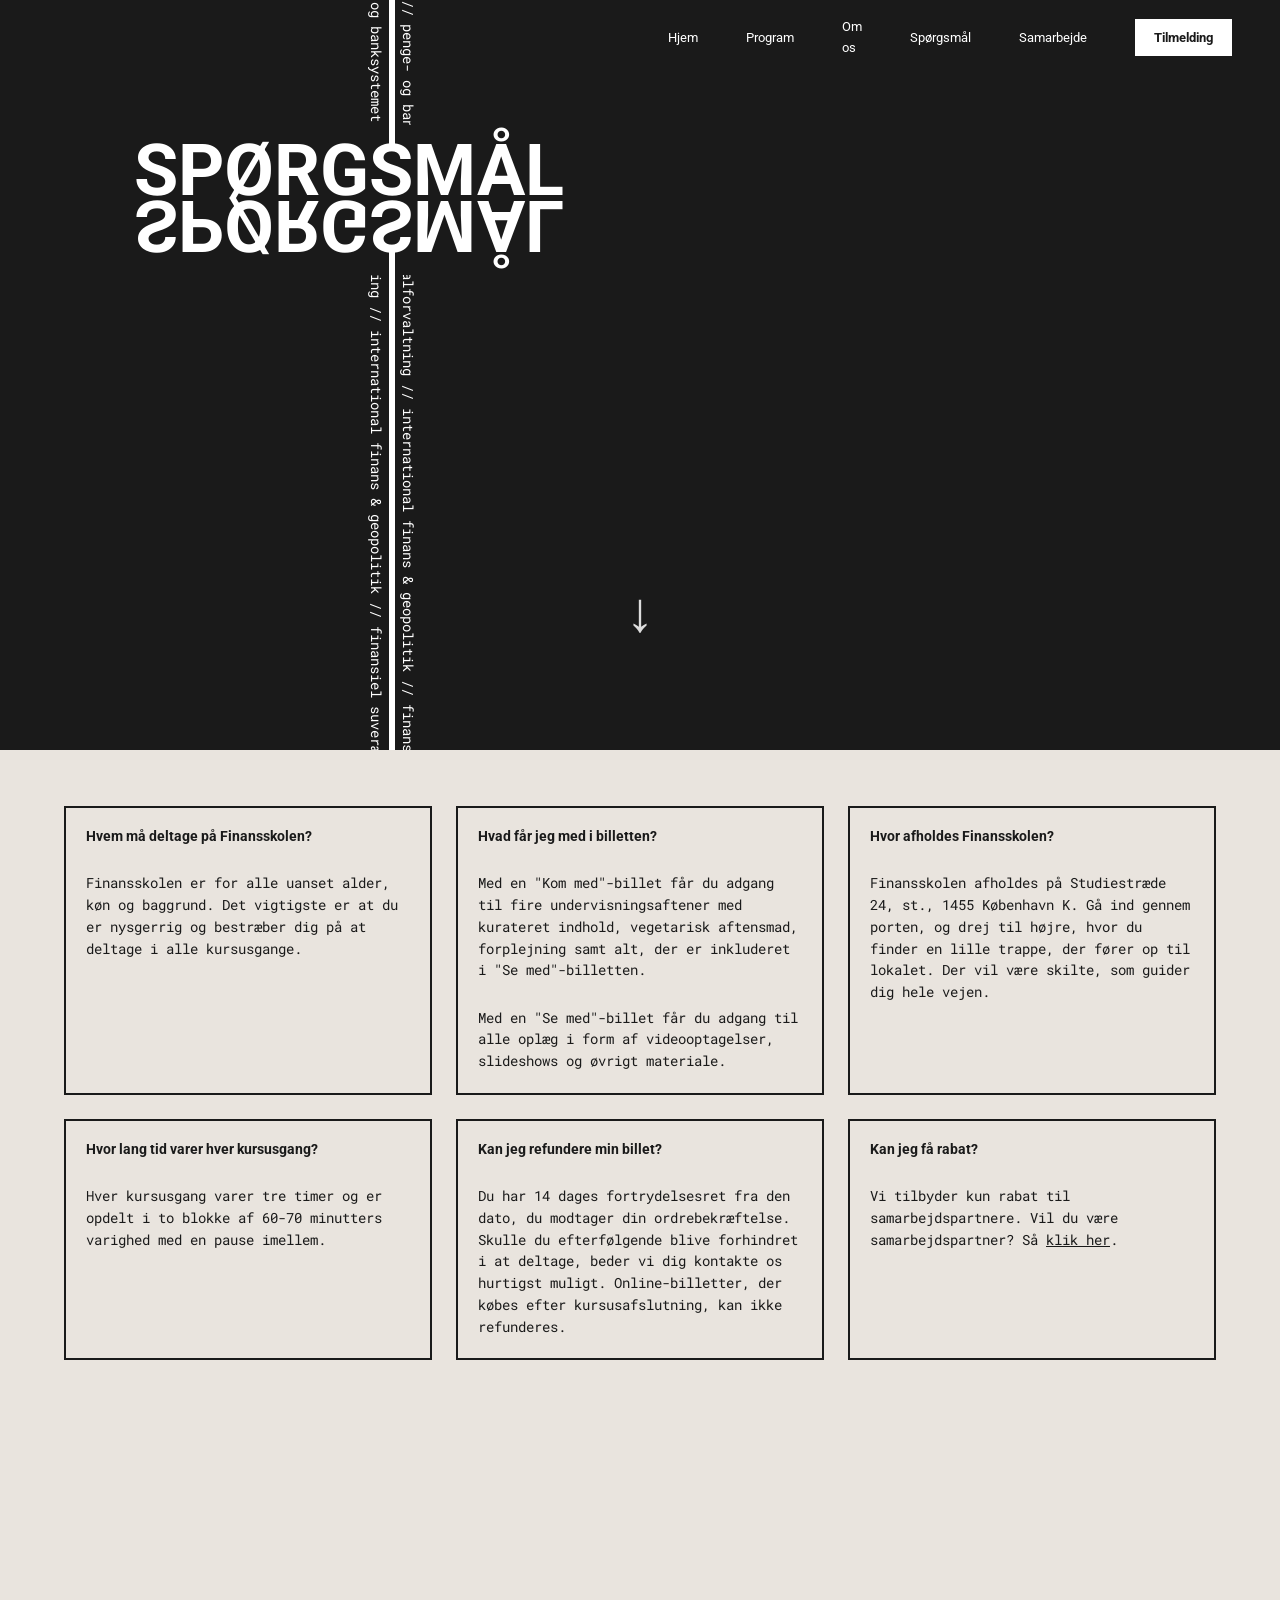
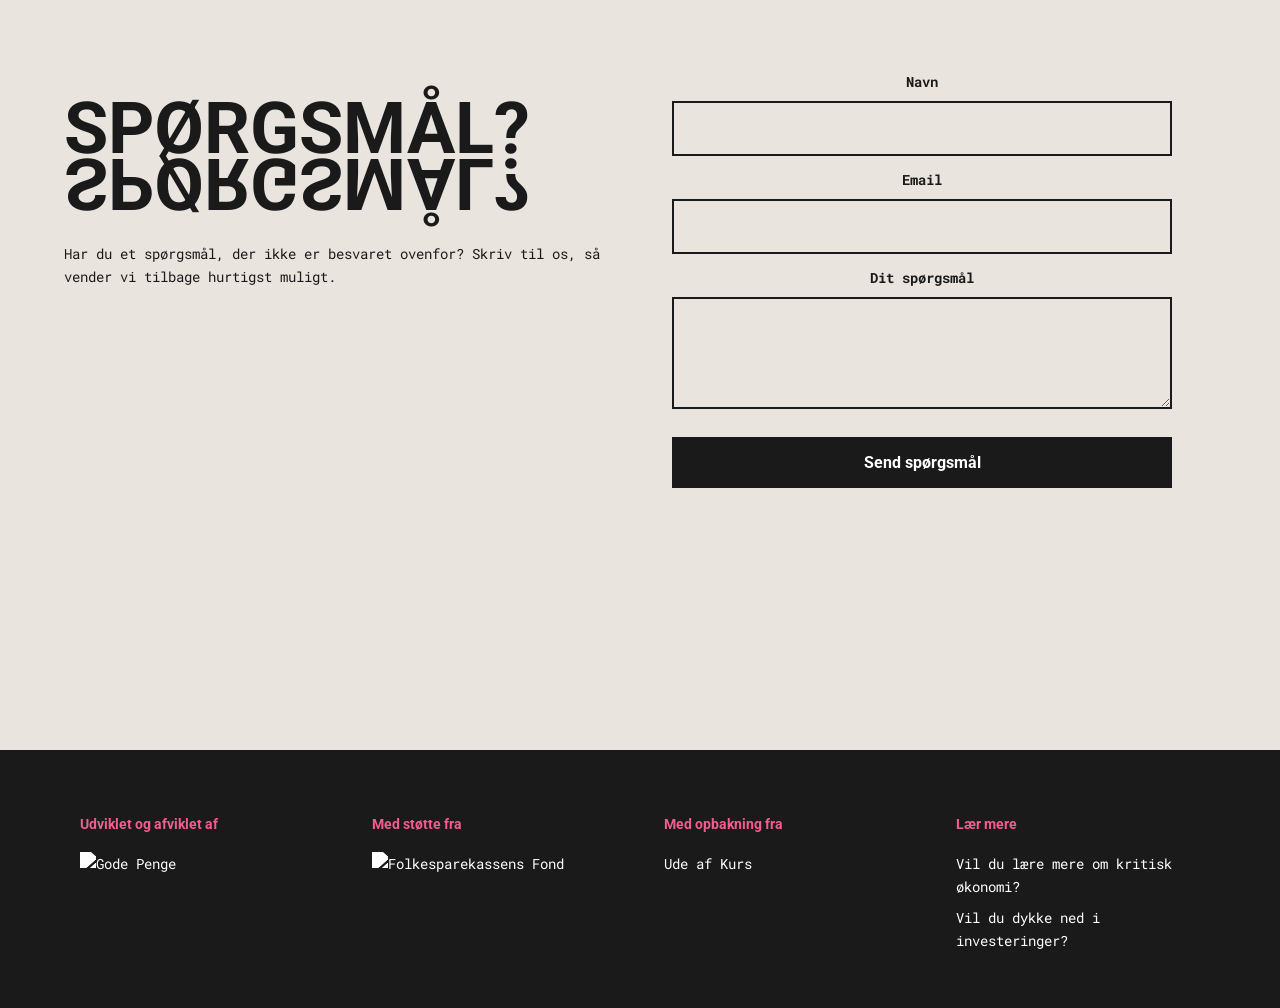
==== faq.html @ 6c28738e "Remove footer links, add pink focus on samarbejd form, fix mobile nav sizing - Remove Føljeton and R" ====
<!DOCTYPE html>
<html lang="da">
<head>
    <meta charset="UTF-8">
    <meta name="viewport" content="width=device-width, initial-scale=1.0">
    <title>Finansskolen - Spørgsmål</title>
    <link rel="preconnect" href="https://fonts.googleapis.com">
    <link rel="preconnect" href="https://fonts.gstatic.com" crossorigin>
    <link href="https://fonts.googleapis.com/css2?family=Roboto:wght@400;700&family=Roboto+Mono&display=swap" rel="stylesheet">
    <link rel="icon" type="image/png" href="images/fs-logo.png">
    <link rel="stylesheet" href="css/style.css">
</head>
<body class="faq-page">

    <header>
        <nav>
            <a href="index.html">Hjem</a>
            <a href="program.html">Program</a>
            <a href="omos.html">Om os</a>
            <a href="faq.html">Spørgsmål</a>
            <a href="samarbejd.html">Samarbejde</a>
            <a href="tilmelding.html" class="nav-button">Tilmelding</a>
        </nav>
    </header>

    <div class="block block-1 faq-block-1">
        <div class="vertical-line vertical-line-top"></div>
        <div class="vertical-line vertical-line-bottom"></div>
        <div class="scrolling-text scrolling-text-right">
            // penge- og banksystemet // kapitalforvaltning // international finans & geopolitik // finansiel suverænitet // penge- og banksystemet // kapitalforvaltning // international finans & geopolitik // finansiel suverænitet // penge- og banksystemet // kapitalforvaltning // international finans & geopolitik // finansiel suverænitet // penge- og banksystemet // kapitalforvaltning // international finans & geopolitik // finansiel suverænitet //
        </div>
        <div class="scrolling-text scrolling-text-left">
            penge- og banksystemet // kapitalforvaltning // international finans & geopolitik // finansiel suverænitet // penge- og banksystemet // kapitalforvaltning // international finans & geopolitik // finansiel suverænitet // penge- og banksystemet // kapitalforvaltning // international finans & geopolitik // finansiel suverænitet // penge- og banksystemet // kapitalforvaltning // international finans & geopolitik // finansiel suverænitet //
        </div>
        <div class="background-box"></div>
        <div class="title-container faq-title">
            <h1 class="block-1-title">SPØRGSMÅL</h1>
            <h1 class="block-1-title title-mirrored">SPØRGSMÅL</h1>
        </div>
        <img src="images/hånd.png" alt="Hånd" class="faq-image">
        <div class="scroll-arrow">&#8595;</div>
    </div>

    <div class="block block-2 faq-block-2">
        <div class="faq-grid">
            <div class="faq-box faq-box-dark active">
                <div class="faq-box-header">
                    <h2>Hvem må deltage på Finansskolen?</h2>
                    <span class="faq-icon">+</span>
                </div>
                <div class="faq-box-answer">
                    <p>Finansskolen er for alle uanset alder, køn og baggrund. Det vigtigste er at du er nysgerrig og bestræber dig på at deltage i alle kursusgange.</p>
                </div>
            </div>
            <div class="faq-box faq-box-pink active">
                <div class="faq-box-header">
                    <h2>Hvad får jeg med i billetten?</h2>
                    <span class="faq-icon">+</span>
                </div>
                <div class="faq-box-answer">
                    <p>Med en "Kom med"-billet får du adgang til fire undervisningsaftener med kurateret indhold, vegetarisk aftensmad, forplejning samt alt, der er inkluderet i "Se med"-billetten.</p>
                    <br>
                    <p>Med en "Se med"-billet får du adgang til alle oplæg i form af videooptagelser, slideshows og øvrigt materiale.</p>
                </div>
            </div>
            <div class="faq-box faq-box-purple active">
                <div class="faq-box-header">
                    <h2>Hvor afholdes Finansskolen?</h2>
                    <span class="faq-icon">+</span>
                </div>
                <div class="faq-box-answer">
                    <p>Finansskolen afholdes på Studiestræde 24, st., 1455 København K. Gå ind gennem porten, og drej til højre, hvor du finder en lille trappe, der fører op til lokalet. Der vil være skilte, som guider dig hele vejen.</p>
                </div>
            </div>
            <div class="faq-box faq-box-yellow active">
                <div class="faq-box-header">
                    <h2>Hvor lang tid varer hver kursusgang?</h2>
                    <span class="faq-icon">+</span>
                </div>
                <div class="faq-box-answer">
                    <p>Hver kursusgang varer tre timer og er opdelt i to blokke af 60-70 minutters varighed med en pause imellem.</p>
                </div>
            </div>
            <div class="faq-box faq-box-beige active">
                <div class="faq-box-header">
                    <h2>Kan jeg refundere min billet?</h2>
                    <span class="faq-icon">+</span>
                </div>
                <div class="faq-box-answer">
                    <p>Du har 14 dages fortrydelsesret fra den dato, du modtager din ordrebekræftelse. Skulle du efterfølgende blive forhindret i at deltage, beder vi dig kontakte os hurtigst muligt. Online-billetter, der købes efter kursusafslutning, kan ikke refunderes.</p>
                </div>
            </div>
            <div class="faq-box faq-box-green active">
                <div class="faq-box-header">
                    <h2>Kan jeg få rabat?</h2>
                    <span class="faq-icon">+</span>
                </div>
                <div class="faq-box-answer">
                    <p>Vi tilbyder kun rabat til samarbejdspartnere. Vil du være samarbejdspartner? Så <a href="samarbejd.html">klik her</a>.</p>
                </div>
            </div>
        </div>
    </div>

    <div class="block block-3 faq-contact-block">
        <div class="faq-contact-content">
            <div class="faq-contact-info">
                <div class="tilmelding-form-title-container">
                    <h1 class="block-2-title">SPØRGSMÅL?</h1>
                    <h1 class="block-2-title title-mirrored">SPØRGSMÅL?</h1>
                </div>
                <div class="faq-contact-description">
                    <p>Har du et spørgsmål, der ikke er besvaret ovenfor? Skriv til os, så vender vi tilbage hurtigst muligt.</p>
                </div>
            </div>
            <div class="tilmelding-form-container">
                <form class="tilmelding-form faq-contact-form">
                    <div class="form-group">
                        <label for="kontakt-navn">Navn</label>
                        <input type="text" id="kontakt-navn" name="navn" required>
                    </div>
                    <div class="form-group">
                        <label for="kontakt-email">Email</label>
                        <input type="email" id="kontakt-email" name="email" required>
                    </div>
                    <div class="form-group">
                        <label for="kontakt-besked">Dit spørgsmål</label>
                        <textarea id="kontakt-besked" name="besked" rows="4" required></textarea>
                    </div>
                    <button type="submit" class="tilmelding-submit">Send spørgsmål</button>
                </form>
            </div>
        </div>
    </div>

    <footer class="site-footer">
        <div class="footer-content">
            <div class="footer-info">
                <div class="footer-section">
                    <h4>Udviklet og afviklet af</h4>
                    <a href="https://godepenge.dk" target="_blank"><img src="images/godepenge copy.png" alt="Gode Penge" class="footer-logo"></a>
                </div>
                <div class="footer-section">
                    <h4>Med støtte fra</h4>
                    <a href="#"><img src="images/FS-Fond-logo.png" alt="Folkesparekassens Fond" class="footer-logo"></a>
                </div>
                <div class="footer-section">
                    <h4>Med opbakning fra</h4>
                    <a href="#">Ude af Kurs</a>
                </div>
                <div class="footer-section">
                    <h4>Lær mere</h4>
                    <a href="#">Vil du lære mere om kritisk økonomi?</a>
                    <a href="#">Vil du dykke ned i investeringer?</a>
                </div>
            </div>
        </div>
    </footer>

    <script src="js/script.js"></script>
</body>
</html>
---- css/style.css ----
/* General Styles */
* {
    margin: 0;
    padding: 0;
    box-sizing: border-box;
}

body {
    font-family: 'Roboto', sans-serif;
    line-height: 1.6;
    color: #333;
}

/* Custom Scrollbar */
::-webkit-scrollbar {
    width: 12px;
}

::-webkit-scrollbar-track {
    background: #E9E4DE;
}

::-webkit-scrollbar-thumb {
    background: #1A1A1A;
    border-radius: 0;
}

::-webkit-scrollbar-thumb:hover {
    background: #000;
}

/* Firefox */
* {
    scrollbar-width: thin;
    scrollbar-color: #1A1A1A #E9E4DE;
}

/* Header */
header {
    background-color: #F35D60;
    color: #fff;
    padding: 1rem 3rem;
    display: flex;
    justify-content: flex-end;
    align-items: center;
    position: absolute;
    top: 0;
    z-index: 100;
    width: 50%;
    margin-left: auto;
    right: 0;
}

header nav {
    display: flex;
    gap: 3rem;
    align-items: center;
}

header nav a {
    color: #fff;
    text-decoration: none;
    font-size: 0.83rem;
    font-family: 'Roboto', sans-serif;
}

header nav a:hover {
    text-decoration: underline;
}

header nav .nav-button {
    background-color: #1A1A1A;
    color: #fff;
    padding: 0.5rem 1.2rem;
    border-radius: 0;
    font-weight: 700;
    margin-left: auto;
}

header nav .nav-button:hover {
    text-decoration: none;
    opacity: 0.9;
}

/* Blocks */
.block {
    position: relative;
    padding: 7.5rem 5rem;
    text-align: center;
    min-height: 750px;
    display: flex;
    flex-direction: column;
    justify-content: center;
    align-items: center;
}

.scroll-arrow-container {
    position: absolute;
    bottom: 12rem;
    left: 50%;
    transform: translateX(-50%);
    display: flex;
    flex-direction: column;
    align-items: center;
    z-index: 20;
    animation: bounce-container 2s ease infinite;
}

@keyframes bounce-container {
    0%, 20%, 50%, 80%, 100% {
        transform: translateX(-50%) translateY(0);
    }
    40% {
        transform: translateX(-50%) translateY(-10px);
    }
    60% {
        transform: translateX(-50%) translateY(-5px);
    }
}

.scroll-button {
    font-family: 'Roboto', sans-serif;
    font-size: 0.85rem;
    font-weight: 700;
    color: #fff;
    background-color: #1A1A1A;
    padding: 0.5rem 1.2rem;
    text-decoration: none;
    margin-bottom: 0.5rem;
}

.scroll-button:hover {
    opacity: 0.9;
}

.scroll-arrow-container .scroll-arrow {
    position: static;
    transform: none;
    animation: none;
}

.scroll-arrow {
    position: absolute;
    bottom: 12rem;
    left: 50%;
    transform: translateX(-50%);
    font-size: 3.5rem;
    color: #1A1A1A;
    opacity: 0.85;
    animation: bounce 2s ease infinite;
    z-index: 20;
    cursor: pointer;
    font-weight: bold;
}

@keyframes bounce {
    0%, 20%, 50%, 80%, 100% {
        transform: translateX(-50%) translateY(0);
    }
    40% {
        transform: translateX(-50%) translateY(-10px);
    }
    60% {
        transform: translateX(-50%) translateY(-5px);
    }
}

/* Index page blocks - fixed viewport height for magnetic scroll */
.index-page .block {
    height: 100vh;
    min-height: 850px;
}

.index-page .vertical-line-block-2,
.index-page .vertical-line-block-3 {
    display: none;
}

.index-page .penge-image {
    margin-top: -4.5rem;
    margin-left: -2rem;
    max-width: 700px;
    max-height: 700px;
}

.index-page .block-2-content {
    margin-top: -4rem;
}

.index-page .block-2-title-container {
    margin-right: 15rem;
}

.index-page .block-2-description {
    top: calc(50% - 5.5rem);
    right: calc(24.5rem - 500px + 10.5rem);
    max-width: 500px;
}

.index-page .block-2-button {
    position: absolute;
    top: calc(50% + 8rem);
    right: 35rem;
    transform: translateX(100%);
    background-color: #1A1A1A;
    color: #fff;
    font-family: 'Roboto', sans-serif;
    font-size: 1.1rem;
    font-weight: 700;
    padding: 1rem 2rem;
    text-decoration: none;
    z-index: 50;
    transition: background-color 0.2s;
}

.index-page .block-2-button:hover {
    background-color: #333;
}

.index-page .block-3 {
    background-color: #1A1A1A;
    color: #F3F35D;
}

.index-page .block-3-content {
    top: 38%;
    transform: translateY(-50%);
    left: 8rem;
}

.index-page .block-3 .block-3-title {
    color: #F3F35D;
}

.index-page .block-3 .block-3-description p {
    color: #fff;
}

.index-page .marie-image {
    top: 2.5%;
    max-width: 850px;
    max-height: 850px;
}

.index-page .block-3-description {
    margin-top: 2rem;
    max-width: 500px;
}

.index-page .block-3-description a {
    color: #fff;
    font-family: 'Roboto', sans-serif;
    font-weight: 700;
    text-decoration: none;
    display: inline-block;
    margin-top: 0.5rem;
}

.index-page .block-3-description a:hover {
    text-decoration: underline;
}

.index-page .block-1 .vertical-line {
    background-color: #1A1A1A;
}

.index-page .block-1 .scrolling-text {
    color: #1A1A1A;
}

.index-page .block-1 .block-1-title {
    color: #1A1A1A;
}

.index-page .block-1 {
    background-color: #F3F35D;
    padding-bottom: 4rem;
}

.index-page .block-1::before {
    background-color: #F3F35D;
}

.index-page .block-1 .background-box {
    background-color: #F3F35D;
}

.index-page header {
    background-color: #F3F35D;
    color: #1A1A1A;
}

.index-page header nav a {
    color: #1A1A1A;
}

.index-page header nav .nav-button {
    background-color: #1A1A1A;
    color: #fff;
}

.block h2 {
    font-size: 5rem;
    margin-bottom: 2.5rem;
}

.block-1 {
    background-color: #F35D60;
    color: #fff;
    flex-direction: row;
    justify-content: space-between;
    align-items: flex-start;
    position: relative;
    height: 850px;
    padding-bottom: 0;
    overflow: hidden;
}

.block-1::before {
    content: '';
    position: absolute;
    top: calc(-1rem - 2.4rem);
    left: 0;
    right: 0;
    height: calc(1rem + 2.4rem);
    background-color: #F35D60;
    z-index: -1;
}

.vertical-line {
    position: absolute;
    left: 24.3rem;
    width: 6px;
    background-color: #fff;
}

.vertical-line-top {
    top: calc(-1rem - 2.4rem);
    height: calc(21% - 2rem + 1rem + 2.4rem);
}

.vertical-line-bottom {
    bottom: 0;
    height: calc(79% - 4.5rem);
}

.title-container {
    display: flex;
    flex-direction: column;
    gap: 0;
    margin-left: 2rem;
    margin-top: 1.5rem;
}

.program-title {
    margin-left: 3.22rem;
}

.program-block-1 {
    background-color: #E9E4DE;
    color: #1A1A1A;
    height: 850px;
}

.program-block-1::before {
    background-color: #E9E4DE;
}

.program-block-1 .vertical-line {
    background-color: #1A1A1A;
}

.program-block-1 .vertical-line-top {
    top: calc(-1rem - 2.4rem);
    height: calc(21% - 2rem + 1rem + 2.4rem);
}

.program-block-1 .vertical-line-bottom {
    height: calc(79% - 4.5rem);
}

.program-block-1 .scrolling-text {
    color: #1A1A1A;
}

.program-page header {
    background-color: #E9E4DE;
    color: #1A1A1A;
}

.program-page header nav a {
    color: #1A1A1A;
}

.program-page header nav .nav-button {
    background-color: #1A1A1A;
    color: #fff;
}

.program-page .background-box {
    background-color: #E9E4DE;
    top: 23.5%;
}

.program-page .block-2 {
    background-color: #1A1A1A;
    color: #fff;
}

.program-page .block-2 .block-2-title {
    color: #F35D8D;
}

.program-page .block-2 .block-2-description p {
    color: #fff;
}

.program-page .block-2 .block-2-description a,
.program-page .block-2 .block-2-description strong {
    color: #F35D8D;
}

.program-page .block-2 .penge-image {
    margin-top: -2rem;
    filter: grayscale(100%) contrast(1.1);
}

.program-page .block-2 .seddel-image {
    top: 19rem;
}

.program-page .block-2 .block-2-content {
    margin-top: -3rem;
}

.program-page .block-2 .block-2-description {
    max-width: 450px;
}

.program-page .vertical-line-block-2 {
    display: none;
}

.program-page .vertical-line-block-3 {
    display: none;
}

.program-page .block-3 {
    background-color: #1A1A1A;
    color: #fff;
    flex-direction: row;
    justify-content: flex-end;
    align-items: flex-start;
}

.program-page .block-3 .block-2-title {
    color: #F35D8D;
}

.program-page .block-3 .block-2-description p {
    color: #fff;
}

.program-page .block-3 .penge-image {
    margin-top: -5rem;
    margin-left: -3rem;
    transform: rotate(-3deg);
}

.program-page .block-3 .larry-image {
    position: absolute;
    left: 8rem;
    top: 12rem;
    max-width: 800px;
    max-height: 800px;
    filter: grayscale(100%) contrast(1.1) brightness(1.2) url("data:image/svg+xml,%3Csvg xmlns='http://www.w3.org/2000/svg'%3E%3Cfilter id='grain'%3E%3CfeTurbulence type='fractalNoise' baseFrequency='0.7' numOctaves='3' result='noise'/%3E%3CfeColorMatrix in='noise' type='saturate' values='0' result='monoNoise'/%3E%3CfeBlend in='SourceGraphic' in2='monoNoise' mode='multiply' result='blend'/%3E%3CfeComposite in='blend' in2='SourceGraphic' operator='in'/%3E%3C/filter%3E%3C/svg%3E#grain");
    z-index: 4;
}

.program-page .block-3 .seddel-image {
    top: 19rem;
}

.program-page .block-3 .block-2-content {
    margin-top: -3rem;
}

.program-page .block-3 .block-2-description {
    max-width: 450px;
}

.program-red-box-block-3,
.program-red-box-block-2 {
    display: none;
}

.program-page .block-2-title-container {
    position: relative;
    z-index: 2;
}

.program-page .block-2 .block-2-description {
    margin-top: 1rem;
}

.program-page .block-3 .block-2-description {
    margin-top: 2.5rem;
}

.program-page .block-2-description a,
.program-page .block-4-description a {
    color: #F35D8D;
    font-family: 'Roboto', sans-serif;
    font-weight: bold;
    text-decoration: none;
}

.program-page .block-2-description strong,
.program-page .block-4-description strong {
    color: #F35D8D;
    font-family: 'Roboto', sans-serif;
    font-weight: bold;
}

.program-page .block-4-content-left {
    margin-top: 2rem;
}

.block-1-title {
    font-size: 4.5rem;
    font-weight: bold;
    margin: 0;
    line-height: 0.75;
}

.title-mirrored {
    transform: scaleY(-1);
}

.gemini-container {
    display: flex;
    flex-direction: column;
}

.brain-image {
    position: absolute;
    max-width: 675px;
    max-height: 675px;
    filter: grayscale(100%) brightness(1.7) contrast(0.95) url("data:image/svg+xml,%3Csvg xmlns='http://www.w3.org/2000/svg'%3E%3Cfilter id='grain'%3E%3CfeTurbulence type='fractalNoise' baseFrequency='0.7' numOctaves='3' result='noise'/%3E%3CfeColorMatrix in='noise' type='saturate' values='0' result='monoNoise'/%3E%3CfeBlend in='SourceGraphic' in2='monoNoise' mode='multiply' result='blend'/%3E%3CfeComposite in='blend' in2='SourceGraphic' operator='in'/%3E%3C/filter%3E%3C/svg%3E#grain");
    z-index: 4;
    right: -10rem;
    top: 65%;
    transform: translateY(-50%);
}

.gemini-image {
    max-width: 750px;
    max-height: 750px;
    filter: grayscale(100%) brightness(1.2) contrast(0.95);
    position: relative;
    z-index: 5;
}

.program-image {
    max-width: 550px;
    max-height: 550px;
    margin-top: 6rem;
}

.gemini-mirrored {
    transform: scaleY(-1);
}

.block-2 {
    background-color: #E9E4DE;
    color: #1A1A1A;
    position: relative;
    z-index: 20;
    margin-top: -100px;
    flex-direction: row;
    justify-content: flex-end;
    align-items: flex-start;
    min-height: 900px;
}

.vertical-line-block-2 {
    position: absolute;
    right: 29rem;
    width: 6px;
    background-color: #F35D60;
    top: 0;
    bottom: 0;
}

.block-2-content {
    display: flex;
    flex-direction: column;
    align-items: flex-end;
    margin-right: 1rem;
    margin-top: 3rem;
}

.block-2-title-container {
    display: flex;
    flex-direction: column;
    gap: 0;
}

.block-2-title {
    font-size: 4.5rem;
    font-weight: bold;
    margin: 0;
    line-height: 0.75;
    font-family: 'Roboto', sans-serif;
}

.program-page .block-2-description p.kursusgang-subtitle {
    font-family: 'Roboto', sans-serif;
    font-weight: 700;
    font-size: 1.3rem;
    color: #fff;
    margin-bottom: 1rem;
}

.program-page .block-4-description p.kursusgang-subtitle {
    font-family: 'Roboto', sans-serif;
    font-weight: 700;
    font-size: 1.3rem;
    color: #F35D8D;
    margin-bottom: 1rem;
}

.block-2-description {
    margin-top: 2rem;
    max-width: 280px;
    position: absolute;
    right: calc(24.5rem - 280px - 2rem);
    top: calc(50% + 3rem);
    transform: translateY(-50%);
}

.block-2-description p {
    font-family: 'Roboto Mono', monospace;
    font-size: 0.9rem;
    line-height: 1.6;
    margin-bottom: 1rem;
    text-align: left;
}

.penge-image {
    max-width: 600px;
    max-height: 600px;
    filter: grayscale(100%) contrast(1.4);
    position: relative;
    z-index: 5;
    margin-right: auto;
    margin-left: 3rem;
    margin-top: 4rem;
}

.seddel-image {
    position: absolute;
    z-index: 6;
    left: 8rem;
    top: 25rem;
    margin: 0;
}

.block-3 {
    background-color: #F3F35D;
    color: #1A1A1A;
    position: relative;
    min-height: 900px;
}

.vertical-line-block-3 {
    position: absolute;
    left: 27.5rem;
    width: 6px;
    background-color: #F35D60;
    top: 0;
    bottom: 0;
}

.marie-image {
    max-width: 720px;
    max-height: 720px;
    filter: grayscale(100%) contrast(1.1);
    position: absolute;
    left: calc(24.3rem + 15rem);
    top: 15%;
    z-index: 5;
}

.block-3-content {
    display: flex;
    flex-direction: column;
    align-items: flex-start;
    position: absolute;
    left: 5rem;
    margin-top: 1rem;
}

.block-3-title-container {
    display: flex;
    flex-direction: column;
    gap: 0;
}

.block-3-title {
    font-size: 4.5rem;
    font-weight: bold;
    margin: 0;
    line-height: 0.75;
    font-family: 'Roboto', sans-serif;
}

.block-3-description {
    margin-top: 2rem;
    max-width: 280px;
}

.block-3-description p {
    font-family: 'Roboto Mono', monospace;
    font-size: 0.9rem;
    line-height: 1.6;
    margin-bottom: 1rem;
    text-align: left;
}

.block-3-dates {
    margin-top: 0.5rem;
    margin-bottom: 1.5rem;
    list-style-type: disc;
    padding-left: 1.5rem;
    text-align: left;
}

.index-page .block-3 .block-3-description .block-3-dates li {
    font-family: 'Roboto', sans-serif;
    font-weight: 700;
    color: #fff;
    margin-bottom: 0.25rem;
    line-height: 1.4;
    font-size: 0.9rem;
    font-variant-numeric: tabular-nums;
}

.block-4 {
    background-color: #E9E4DE;
    color: #1A1A1A;
    position: relative;
    min-height: 900px;
}

.block-4-content-left {
    display: flex;
    flex-direction: column;
    align-items: flex-start;
    position: absolute;
    left: 5rem;
    margin-top: -10rem;
}

.red-box-left {
    position: absolute;
    background-color: #F3F35D;
    width: 350px;
    height: 120px;
    top: 2rem;
    left: 0;
    z-index: 1;
}

.block-4-title-container {
    display: flex;
    flex-direction: column;
    gap: 0;
    position: relative;
    z-index: 2;
}

.block-4-title {
    font-size: 4.5rem;
    font-weight: bold;
    margin: 0;
    line-height: 0.75;
    font-family: 'Roboto', sans-serif;
}

.block-4-description {
    margin-top: 2rem;
    max-width: 380px;
}

.block-4-description p {
    font-family: 'Roboto Mono', monospace;
    font-size: 0.9rem;
    line-height: 1.6;
    margin-bottom: 1rem;
    text-align: left;
}

.block-4-description .price-text {
    font-weight: 400;
}

.block-4-content-right {
    display: flex;
    flex-direction: column;
    align-items: flex-end;
    position: absolute;
    right: 5rem;
    margin-top: -10rem;
}

.red-box-right {
    position: absolute;
    background-color: #F3F35D;
    width: 250px;
    height: 120px;
    top: 2rem;
    right: 0;
    z-index: 1;
}

.block-4-title-container-right {
    display: flex;
    flex-direction: column;
    gap: 0;
    position: relative;
    z-index: 2;
}

.block-4-title-right {
    font-size: 4.5rem;
    font-weight: bold;
    margin: 0;
    line-height: 0.75;
    font-family: 'Roboto', sans-serif;
}

.block-4-description-right {
    margin-top: 2rem;
    max-width: 380px;
}

.block-4-description-right p {
    font-family: 'Roboto Mono', monospace;
    font-size: 0.9rem;
    line-height: 1.6;
    margin-bottom: 1rem;
    text-align: left;
}

/* Block 4 - Vil du med? (Index page) */
.index-page .block-4-vildumed {
    background-color: #E9E4DE;
    display: flex;
    justify-content: center;
    align-items: center;
    padding: 4rem;
}

.index-page .block-4-vildumed .block-4-content {
    display: flex;
    flex-direction: column;
    align-items: center;
    max-width: 480px;
    margin-top: -10rem;
}

.index-page .block-4-vildumed .block-4-title-container {
    margin-bottom: 0.25rem;
}

.index-page .block-4-vildumed .block-4-title {
    color: #1A1A1A;
}

.block-4-title .small-text {
    font-size: 0.5em;
}

.index-page .block-4-vildumed .block-4-description {
    max-width: 100%;
    text-align: center;
}

.index-page .block-4-vildumed .block-4-description p {
    text-align: center;
}

.index-page .block-4-vildumed .block-4-description strong {
    font-family: 'Roboto', sans-serif;
    font-weight: 700;
}

.index-page .block-4-vildumed .block-4-description ul {
    font-family: 'Roboto', sans-serif;
    font-size: 0.9rem;
    font-weight: 700;
    line-height: 1.6;
    margin-bottom: 1rem;
    padding-left: 1.5rem;
    text-align: left;
}

.index-page .block-4-vildumed .block-4-description li {
    margin-bottom: 0.5rem;
}

.index-page .block-4-vildumed .block-4-button {
    display: inline-block;
    background-color: #1A1A1A;
    color: #F3F35D;
    font-family: 'Roboto', sans-serif;
    font-size: 1.1rem;
    font-weight: 700;
    text-decoration: none;
    padding: 1rem 2rem;
    margin-top: 1.5rem;
    transition: background-color 0.2s;
}

.index-page .block-4-vildumed .block-4-button:hover {
    background-color: #333;
}

.block-5 {
    background-color: #E9E4DE;
    color: #1A1A1A;
}

/* Scrolling Text */
.scrolling-text {
    position: absolute;
    font-size: 0.9rem;
    white-space: nowrap;
    writing-mode: vertical-lr;
    z-index: 1;
    font-family: 'Roboto Mono', monospace;
}

.scrolling-text-right {
    left: calc(24.3rem + 0.5rem);
    top: 0;
    animation: scroll-down-right 60s linear infinite;
}

.scrolling-text-left {
    left: calc(24.3rem - 1.5rem);
    top: calc(-1rem - 2.4rem);
    animation: scroll-down-left 60s linear infinite;
}

@keyframes scroll-down-right {
    0% {
        transform: translateY(-16.66%);
    }
    100% {
        transform: translateY(0);
    }
}

@keyframes scroll-down-left {
    0% {
        transform: rotate(180deg) translateY(0);
    }
    100% {
        transform: rotate(180deg) translateY(16.66%);
    }
}

/* Background Box */
.background-box {
    position: absolute;
    background-color: #F35D60;
    width: 300px;
    height: 150px;
    left: 8rem;
    top: 23.5%;
    transform: translateY(-50%);
    z-index: 2;
}

.vertical-line {
    z-index: 3;
}

.title-container {
    z-index: 4;
}

/* Horizontal Scroll Navigation - Program Page Only */
.program-page .horizontal-scroll-container {
    height: 100vh;
    overflow: hidden;
}

.program-page .horizontal-scroll-wrapper {
    display: flex;
    flex-direction: row;
    height: 100vh;
    transition: transform 0.5s cubic-bezier(0.4, 0, 0.2, 1);
    will-change: transform;
    transform: translateZ(0);
}

.program-page .horizontal-scroll-container .block {
    min-width: 100vw;
    width: 100vw;
    flex-shrink: 0;
    min-height: 100vh;
    height: 100vh;
}

.program-page .horizontal-scroll-container .block-2 {
    position: relative;
    margin-top: 0;
    z-index: auto;
}

.program-page .horizontal-scroll-container .block-3 {
    position: relative;
}

.program-page .horizontal-scroll-container .block-4 {
    position: relative;
    overflow: hidden;
}

.program-page .block-4 .red-box-left {
    display: none;
}

.program-page .block-4 .block-4-description {
    margin-top: 1rem;
}

.program-page .block-4 {
    background-color: #1A1A1A;
    color: #fff;
}

.program-page .block-4 .block-4-title {
    color: #F35D8D;
}

.program-page .block-4 .block-4-description p {
    color: #fff;
}

.program-page .block-4 .block-4-description a,
.program-page .block-4 .block-4-description strong {
    color: #F35D8D;
}

.program-page .block-4 .globus-image {
    position: absolute;
    right: 2rem;
    top: 50%;
    transform: translateY(-50%);
    max-width: 700px;
    max-height: 700px;
    filter: grayscale(100%) contrast(1.1) brightness(1.2);
    z-index: 4;
}

.program-page .block-4 .kongekrone-image {
    position: absolute;
    right: -5rem;
    top: 50%;
    transform: translateY(-50%) rotate(10deg);
    max-width: 850px;
    max-height: 850px;
    filter: grayscale(100%) contrast(0.9) brightness(1.2);
    z-index: 4;
}

.program-page .horizontal-scroll-container .block-5 {
    position: relative;
}

.program-footer {
    display: none;
}

.program-intro-block {
    background-color: #E9E4DE;
    display: flex;
    flex-direction: row;
    align-items: center;
    gap: 4rem;
}

.intro-left {
    flex: 1;
    text-align: left;
}

.intro-right {
    flex: 1;
}

.program-intro-block .block-2-description {
    max-width: 400px;
    position: static;
    right: auto;
    top: auto;
    transform: none;
}

.program-intro-block .block-2-description p strong {
    color: #F35D8D;
}

.teacher-grid {
    display: flex;
    gap: 2rem;
    margin-top: 1.5rem;
}

.teacher-card {
    flex: 1;
    text-align: center;
}

.teacher-photo-placeholder {
    width: 120px;
    height: 180px;
    border-radius: 50%;
    background-color: #ccc;
    margin: 0 auto 1rem;
}

.teacher-photo {
    width: 158px;
    height: 230px;
    object-fit: contain;
    object-position: bottom;
    border-radius: 0;
    margin: 0 auto 1rem;
    display: block;
    filter: grayscale(100%) contrast(1.1);
}

.teacher-photo-large {
    width: 215px;
    height: 230px;
    object-position: center 40%;
}

.teacher-photo-xlarge {
    width: 230px;
    height: 230px;
}

.teacher-card p {
    font-family: 'Roboto Mono', monospace;
    font-size: 0.85rem;
    line-height: 1.4;
    margin-bottom: 0.25rem;
}

.teacher-card p strong {
    font-family: 'Roboto', sans-serif;
    font-size: 0.9rem;
}

.program-block-5 {
    background-color: #E9E4DE;
    display: flex;
    flex-direction: column;
    justify-content: center;
    align-items: center;
}

.scroll-top-arrow {
    position: absolute;
    top: 1.5rem;
    left: 1.5rem;
    display: flex;
    align-items: center;
    justify-content: center;
    text-decoration: none;
    color: #fff;
    background-color: #1A1A1A;
    width: 2.5rem;
    height: 2.5rem;
    cursor: pointer;
    z-index: 20;
    transition: background-color 0.2s;
}

.scroll-top-arrow:hover {
    background-color: #333;
}

.scroll-top-icon {
    font-size: 1.2rem;
    font-weight: bold;
}

.scroll-top-label {
    display: none;
}

.scroll-top-label {
    font-family: 'Roboto', sans-serif;
    font-size: 0.75rem;
    font-weight: 700;
    margin-top: 0.25rem;
}

.block-5-content {
    position: relative;
    display: flex;
    flex-direction: column;
    align-items: center;
    text-align: center;
}

.block-5-title-container {
    position: relative;
    z-index: 2;
    margin-bottom: 2rem;
    display: flex;
    flex-direction: column;
    gap: 0;
}

.block-5-title {
    font-family: 'Roboto', sans-serif;
    font-size: 5rem;
    font-weight: 700;
    color: #1A1A1A;
    line-height: 0.75;
    margin: 0;
}

.block-5-title.title-mirrored {
    color: #1A1A1A;
}

.block-5-description {
    max-width: 450px;
    margin-bottom: 2rem;
}

.block-5-description p {
    font-family: 'Roboto Mono', monospace;
    font-size: 0.9rem;
    line-height: 1.6;
    color: #1A1A1A;
}

.cta-button {
    display: inline-block;
    font-family: 'Roboto', sans-serif;
    font-size: 1.1rem;
    font-weight: 700;
    color: #1A1A1A;
    text-decoration: none;
    transition: transform 0.2s ease;
}

.cta-button:hover {
    transform: translateX(10px);
}

/* Tilmelding Page Styles */
.tilmelding-page header {
    background-color: #92F35D;
    color: #1A1A1A;
}

.tilmelding-page header nav a {
    color: #1A1A1A;
}

.tilmelding-page header nav .nav-button {
    background-color: #1A1A1A;
    color: #fff;
}

.tilmelding-block-1 {
    background-color: #92F35D;
    color: #1A1A1A;
    height: 850px;
}

.tilmelding-block-1::before {
    background-color: #92F35D;
}

.tilmelding-block-1 .vertical-line {
    background-color: #1A1A1A;
}

.tilmelding-block-1 .vertical-line-top {
    top: calc(-1rem - 2.4rem);
    height: calc(21% - 2rem + 1rem + 2.4rem);
}

.tilmelding-block-1 .vertical-line-bottom {
    height: calc(79% - 4.5rem);
}

.tilmelding-block-1 .scrolling-text {
    color: #1A1A1A;
}

.tilmelding-block-1 .background-box {
    background-color: #92F35D;
    top: 23.5%;
}

.tilmelding-title {
    margin-left: 3.3rem;
}

.tilmelding-block-2 {
    background-color: #E9E4DE;
    color: #1A1A1A;
    flex-direction: column;
    align-items: center;
    justify-content: flex-start;
    min-height: 800px;
    padding: 3.5rem 8rem 7.5rem 8rem;
}

.tilmelding-block-2 .tilmelding-form-title-container {
    margin-bottom: 2rem;
    align-items: flex-start;
    text-align: left;
    max-width: 1000px;
    width: 100%;
}

.tilmelding-columns {
    display: flex;
    gap: 2rem;
    max-width: 1000px;
    margin: 0 auto;
    justify-content: center;
}

.tilmelding-column {
    flex: 1;
    display: flex;
    flex-direction: column;
    align-items: flex-start;
    padding: 2rem;
    border: 2px solid #1A1A1A;
    transition: background-color 0.2s;
}

.tilmelding-column:hover {
    background-color: #92F35D;
}

h2.tilmelding-column-title {
    font-family: 'Roboto', sans-serif;
    font-size: 1.2rem;
    font-weight: 700;
    margin: 0 0 0.75rem 0;
    line-height: 1.2;
}

.tilmelding-column-price {
    font-family: 'Roboto', sans-serif;
    font-size: 1rem;
    font-weight: 700;
    margin: 0 0 1rem 0;
}

.tilmelding-column-description {
    font-family: 'Roboto Mono', monospace;
    font-size: 0.9rem;
    line-height: 1.6;
    margin-bottom: 3rem;
    text-align: left;
}

.tilmelding-column-button {
    display: inline-block;
    background-color: #1A1A1A;
    color: #fff;
    font-family: 'Roboto', sans-serif;
    font-size: 1.1rem;
    font-weight: 700;
    text-decoration: none;
    padding: 1rem 2rem;
    transition: background-color 0.2s;
    margin-top: auto;
}

.tilmelding-column-button:hover {
    background-color: #1A1A1A;
}

.tilmelding-form-container {
    position: relative;
    display: flex;
    flex-direction: column;
    align-items: flex-start;
    width: 500px;
    margin-left: auto;
}

.tilmelding-red-box {
    display: none;
}

.tilmelding-form-title-container {
    position: relative;
    z-index: 2;
    margin-bottom: 2rem;
}

.tilmelding-form {
    display: flex;
    flex-direction: column;
    gap: 0.75rem;
    width: 100%;
    max-width: 500px;
}

.form-group {
    display: flex;
    flex-direction: column;
    gap: 0.5rem;
}

.form-group label {
    font-family: 'Roboto Mono', monospace;
    font-size: 0.9rem;
    font-weight: 700;
}

.form-group input,
.form-group textarea {
    font-family: 'Roboto Mono', monospace;
    font-size: 0.9rem;
    padding: 1rem;
    margin: 0;
    border: 2px solid #1A1A1A;
    background-color: #E9E4DE;
    color: #1A1A1A;
    outline: none;
    transition: border-color 0.2s;
}

.form-group input:focus,
.form-group textarea:focus {
    border-color: #92F35D;
}

.form-group textarea {
    resize: vertical;
    min-height: 100px;
}

.tilmelding-submit {
    font-family: 'Roboto', sans-serif;
    font-size: 1rem;
    font-weight: 700;
    padding: 1rem 2rem;
    background-color: #1A1A1A;
    color: #fff;
    border: none;
    cursor: pointer;
    transition: background-color 0.2s;
    margin-top: 1rem;
}

.tilmelding-submit:hover {
    background-color: #92F35D;
}

.tilmeld-image {
    max-width: 550px;
    max-height: 550px;
    filter: grayscale(100%) brightness(1.2) contrast(0.95);
    position: relative;
    z-index: 5;
    top: -6rem;
    margin-left: 6rem;
}

.tilmeld-papir-image {
    max-width: 600px;
    max-height: 600px;
    filter: grayscale(100%) brightness(1.2) contrast(0.95);
    position: absolute;
    z-index: 3;
    top: 50%;
    left: 55%;
    transform: translateY(-50%) rotate(-5deg);
}

.tilmelding-info {
    position: relative;
    display: flex;
    flex-direction: column;
    align-items: flex-start;
    max-width: 500px;
}

.tilmelding-description {
    margin-top: 2rem;
    max-width: 350px;
}

.tilmelding-description p {
    font-family: 'Roboto Mono', monospace;
    font-size: 0.9rem;
    line-height: 1.6;
    margin-bottom: 1rem;
    text-align: left;
}

/* Om Os Page Styles */
.omos-page header {
    background-color: #5D80F3;
    color: #1A1A1A;
}

.omos-page header nav a {
    color: #1A1A1A;
}

.omos-page header nav .nav-button {
    background-color: #1A1A1A;
    color: #fff;
}

.omos-block-1 {
    background-color: #5D80F3;
    color: #1A1A1A;
    height: 850px;
    position: relative;
}

.omos-block-1::before {
    background-color: #5D80F3;
}

.omos-block-1 .vertical-line {
    background-color: #1A1A1A;
}

.omos-block-1 .vertical-line-top {
    top: calc(-1rem - 2.4rem);
    height: calc(21% - 2rem + 1rem + 2.4rem);
}

.omos-block-1 .vertical-line-bottom {
    height: calc(79% - 4.5rem);
}

.omos-block-1 .scrolling-text {
    color: #1A1A1A;
}

.omos-block-1 .background-box {
    background-color: #5D80F3;
    top: 23.5%;
}

.omos-title {
    margin-left: 9.8rem;
}

.omos-page .omos-bg-image {
    position: absolute;
    right: -8rem;
    top: 15rem;
    max-width: 900px;
    max-height: 900px;
    filter: grayscale(100%) contrast(1.1) brightness(1.2);
    z-index: 3;
}

.omos-page .marie-image {
    position: absolute;
    left: auto !important;
    right: 10rem !important;
    top: 5%;
    max-width: 800px;
    max-height: 800px;
    filter: grayscale(100%) contrast(0.9) brightness(1.7) url("data:image/svg+xml,%3Csvg xmlns='http://www.w3.org/2000/svg'%3E%3Cfilter id='grain'%3E%3CfeTurbulence type='fractalNoise' baseFrequency='0.8' numOctaves='3' result='noise'/%3E%3CfeColorMatrix in='noise' type='saturate' values='0' result='monoNoise'/%3E%3CfeComponentTransfer in='monoNoise' result='fadedNoise'%3E%3CfeFuncA type='linear' slope='0.6'/%3E%3C/feComponentTransfer%3E%3CfeBlend in='SourceGraphic' in2='fadedNoise' mode='multiply' result='blend'/%3E%3CfeComposite in='blend' in2='SourceGraphic' operator='in'/%3E%3C/filter%3E%3C/svg%3E#grain");
    z-index: 5;
}

.omos-page .marie-photo {
    position: absolute;
    left: 10rem;
    bottom: 0;
    max-width: 500px;
    max-height: 500px;
    filter: grayscale(100%) contrast(1.1) brightness(1.2);
    z-index: 6;
}

.omos-block-2 {
    background-color: #E9E4DE;
    color: #1A1A1A;
    flex-direction: column;
    align-items: flex-start;
    justify-content: center;
    min-height: 800px;
    padding: 5rem 8rem 7.5rem 8rem;
}

.omos-block-2 .block-2-title {
    color: #1A1A1A;
}

.omos-block-2 .omos-description p {
    color: #1A1A1A;
}

.omos-content {
    display: flex;
    flex-direction: column;
    gap: 4rem;
    width: 100%;
}

.omos-section {
    display: flex;
    flex-direction: column;
    align-items: flex-start;
}

.omos-section-title-container {
    position: relative;
    z-index: 2;
    margin-bottom: 1.5rem;
}

.omos-description {
    max-width: 600px;
}

.omos-description p {
    font-family: 'Roboto Mono', monospace;
    font-size: 0.9rem;
    line-height: 1.6;
    margin-bottom: 1rem;
    text-align: left;
}

.omos-block-3 {
    background-color: #E9E4DE;
    color: #1A1A1A;
    flex-direction: column;
    align-items: flex-start;
    justify-content: center;
    min-height: 800px;
    padding: 5rem 8rem 7.5rem 8rem;
}

.omos-block-3 .block-2-title {
    color: #1A1A1A;
}

.omos-block-3 .omos-description p {
    color: #1A1A1A;
}

.omos-block-3 .megafon-image {
    position: absolute;
    right: 8rem;
    top: 45%;
    transform: translateY(-50%) rotate(-5deg);
    width: 375px;
    filter: grayscale(100%) contrast(1.3) brightness(1.2) url("data:image/svg+xml,%3Csvg xmlns='http://www.w3.org/2000/svg'%3E%3Cfilter id='grain'%3E%3CfeTurbulence type='fractalNoise' baseFrequency='0.7' numOctaves='3' result='noise'/%3E%3CfeColorMatrix in='noise' type='saturate' values='0' result='monoNoise'/%3E%3CfeBlend in='SourceGraphic' in2='monoNoise' mode='multiply' result='blend'/%3E%3CfeComposite in='blend' in2='SourceGraphic' operator='in'/%3E%3C/filter%3E%3C/svg%3E#grain");
}

.omos-block-3 {
    align-items: flex-start;
}

.omos-block-3 .omos-content {
    align-items: flex-start;
}

.omos-block-3 .omos-section {
    align-items: flex-start;
}

.omos-block-3 .omos-description {
    text-align: left;
}

.omos-block-3 .omos-description p {
    text-align: left;
}

.omos-block-2 .mont-image {
    position: absolute;
    right: 8rem;
    top: 45%;
    transform: translateY(-50%) rotate(-10deg);
    width: 375px;
    filter: grayscale(100%) contrast(1.3) brightness(1.2) url("data:image/svg+xml,%3Csvg xmlns='http://www.w3.org/2000/svg'%3E%3Cfilter id='grain'%3E%3CfeTurbulence type='fractalNoise' baseFrequency='0.7' numOctaves='3' result='noise'/%3E%3CfeColorMatrix in='noise' type='saturate' values='0' result='monoNoise'/%3E%3CfeBlend in='SourceGraphic' in2='monoNoise' mode='multiply' result='blend'/%3E%3CfeComposite in='blend' in2='SourceGraphic' operator='in'/%3E%3C/filter%3E%3C/svg%3E#grain");
}

.omos-block-2 .omos-content,
.omos-block-3 .omos-content {
    margin-top: -5rem;
}

.omos-description {
    text-align: left;
}

.omos-link {
    display: inline-block;
    margin-top: 1.5rem;
    padding: 1rem 2rem;
    background-color: #1A1A1A;
    color: #fff;
    text-decoration: none;
    font-weight: 700;
    transition: background-color 0.2s;
}

.omos-link:hover {
    background-color: #2A2A2A;
}

.omos-block-2 .omos-link {
    background-color: #1A1A1A;
    color: #fff;
}

.omos-block-2 .omos-link:hover {
    background-color: #333;
}

.omos-block-3 .omos-link {
    background-color: #1A1A1A;
    color: #fff;
}

.omos-block-3 .omos-link:hover {
    background-color: #333;
}

/* Samarbejd Page Styles */
.samarbejd-page header {
    background-color: #F35D8D;
    color: #1A1A1A;
}

.samarbejd-page header nav a {
    color: #1A1A1A;
}

.samarbejd-page header nav .nav-button {
    background-color: #1A1A1A;
    color: #fff;
}

.samarbejd-block-1 {
    background-color: #F35D8D;
    color: #1A1A1A;
    height: 850px;
    position: relative;
}

.haender-image {
    position: absolute;
    right: -4rem;
    top: 50%;
    transform: translateY(-50%);
    max-width: 780px;
    max-height: 780px;
    filter: grayscale(100%) contrast(1.1);
    z-index: 5;
}

.samarbejd-block-1::before {
    background-color: #F35D8D;
}

.samarbejd-block-1 .vertical-line {
    background-color: #1A1A1A;
}

.samarbejd-block-1 .vertical-line-top {
    top: calc(-1rem - 2.4rem);
    height: calc(21% - 2rem + 1rem + 2.4rem);
}

.samarbejd-block-1 .vertical-line-bottom {
    height: calc(79% - 4.5rem);
}

.samarbejd-block-1 .scrolling-text {
    color: #1A1A1A;
}

.samarbejd-block-1 .background-box {
    background-color: #F35D8D;
}

.samarbejd-title {
    margin-left: 3rem;
}

.samarbejd-block-3 {
    background-color: #1A1A1A;
    color: #fff;
    flex-direction: column;
    align-items: center;
    justify-content: center;
    min-height: 800px;
    padding: 5rem 8rem 7.5rem 8rem;
    text-align: center;
}

.samarbejd-block-3 .block-2-title {
    color: #fff;
}

.samarbejd-block-3 .omos-section {
    align-items: center;
}

.samarbejd-block-3 .omos-description {
    text-align: center;
    margin: 0 auto;
}

.samarbejd-block-3 .omos-description p {
    color: #fff;
    text-align: center;
}

.samarbejd-block-4 {
    background-color: #E9E4DE;
    color: #1A1A1A;
    min-height: 800px;
    padding: 7.5rem 4rem 7.5rem 4rem;
    justify-content: flex-start;
}

.samarbejd-block-4 .block-2-title {
    color: #1A1A1A;
}

.samarbejd-block-4 .faq-contact-description p {
    color: #1A1A1A;
}

.samarbejd-contact-form .tilmelding-submit {
    background-color: #1A1A1A;
    color: #fff;
}

.samarbejd-contact-form .form-group input:focus,
.samarbejd-contact-form .form-group textarea:focus {
    border-color: #F35D8D;
}

/* FAQ Page Styles */
.faq-page header {
    background-color: #1A1A1A;
    color: #fff;
}

.faq-page header nav a {
    color: #fff;
}

.faq-page header nav .nav-button {
    background-color: #fff;
    color: #1A1A1A;
}

.faq-block-1 {
    background-color: #1A1A1A;
    color: #fff;
    height: 850px;
}

.faq-block-1::before {
    background-color: #1A1A1A;
}

.faq-block-1 .vertical-line {
    background-color: #fff;
}

.faq-block-1 .vertical-line-top {
    top: calc(-1rem - 2.4rem);
    height: calc(21% - 2rem + 1rem + 2.4rem);
}

.faq-block-1 .vertical-line-bottom {
    height: calc(79% - 4.5rem);
}

.faq-block-1 .scrolling-text {
    color: #fff;
}

.faq-block-1 .background-box {
    background-color: #1A1A1A;
    top: 23.5%;
}

.faq-title {
    margin-left: 3.4rem;
}

.faq-block-1 .scroll-arrow {
    color: #fff;
}

.faq-image {
    max-width: 900px;
    max-height: 900px;
    filter: grayscale(100%) brightness(1.35) contrast(1.15);
    position: relative;
    z-index: 5;
    top: -8rem;
    transform: rotate(-5deg);
}

.faq-block-2 {
    background-color: #E9E4DE;
    color: #1A1A1A;
    flex-direction: column;
    align-items: center;
    justify-content: flex-start;
    min-height: 800px;
    padding: 3.5rem 4rem 7.5rem 4rem;
}

.faq-contact-block {
    background-color: #E9E4DE;
    color: #1A1A1A;
    min-height: 800px;
    padding: 7.5rem 4rem 7.5rem 4rem;
    justify-content: flex-start;
}

.faq-contact-content {
    display: flex;
    gap: 4rem;
    align-items: flex-start;
    width: 100%;
    max-width: 1200px;
    margin: 0 auto;
}

.faq-contact-info {
    flex: 1;
    margin-top: 2rem;
    text-align: left;
}

.faq-contact-info .tilmelding-form-title-container {
    align-items: flex-start;
}

.faq-contact-description {
    margin-top: 2rem;
}

.faq-contact-description p {
    font-family: 'Roboto Mono', monospace;
    font-size: 0.9rem;
    line-height: 1.6;
    text-align: left;
}

.faq-contact-content .tilmelding-form-container {
    flex: 1;
}

.faq-contact-form .tilmelding-submit {
    background-color: #1A1A1A;
    color: #fff;
}

.faq-contact-form .form-group input:focus,
.faq-contact-form .form-group textarea:focus {
    border-color: #F35D8D;
}

.faq-grid {
    display: grid;
    grid-template-columns: repeat(3, 1fr);
    gap: 1.5rem;
    width: 100%;
    max-width: 1400px;
}

.faq-box {
    background-color: transparent;
    color: #1A1A1A;
    padding: 1.25rem;
    cursor: pointer;
    transition: background-color 0.2s;
    text-align: left;
    border: 2px solid #1A1A1A;
}

.faq-box:hover {
    background-color: #F35D8D;
}

.faq-box-header {
    display: flex;
    justify-content: space-between;
    align-items: flex-start;
    gap: 1rem;
}

.faq-box-header h2 {
    font-family: 'Roboto', sans-serif;
    font-size: 0.9rem;
    font-weight: 700;
    margin: 0 0 0.75rem 0;
    line-height: 1.2;
    color: #1A1A1A;
}

.faq-icon {
    display: none;
}

.faq-box.active .faq-icon {
    transform: rotate(45deg);
}

.faq-box-answer {
    max-height: 0;
    overflow: hidden;
    transition: max-height 0.3s ease, margin-top 0.3s ease;
}

.faq-box.active .faq-box-answer {
    max-height: 200px;
    margin-top: 1rem;
}

.faq-box-answer p {
    font-family: 'Roboto Mono', monospace;
    font-size: 0.85rem;
    line-height: 1.6;
    margin: 0;
}

.faq-box-answer a {
    color: #1A1A1A;
}

/* ==================== */
/* MOBILE RESPONSIVE    */
/* ==================== */

@media (max-width: 768px) {
    /* Header */
    header {
        width: 100%;
        padding: 1rem 1.5rem;
        justify-content: center;
    }

    header nav {
        gap: 0.8rem;
        flex-wrap: nowrap;
        justify-content: center;
    }

    header nav a {
        font-size: 0.6rem;
    }

    /* Blocks - General */
    .block {
        padding: 4rem 1.5rem;
        min-height: auto;
    }

    .index-page .block {
        height: auto;
        min-height: auto;
    }

    .block h2 {
        font-size: 2.5rem;
        margin-bottom: 1.5rem;
    }

    /* Block 1 */
    .block-1 {
        flex-direction: column;
        height: auto !important;
        min-height: auto !important;
        padding: 6rem 1.5rem 3rem 1.5rem;
        align-items: center;
        overflow: hidden;
    }

    .block-1-title {
        font-size: 2.5rem;
    }

    .title-container {
        margin-left: 0;
        margin-top: 0;
        align-items: center;
    }

    .scroll-arrow {
        position: static;
        transform: none;
        margin-top: 2rem;
        display: block;
        margin-left: auto;
        margin-right: auto;
    }

    /* Hide decorative elements on mobile */
    .vertical-line,
    .vertical-line-top,
    .vertical-line-bottom,
    .vertical-line-block-2,
    .vertical-line-block-3,
    .scrolling-text,
    .background-box,
    .title-mirrored {
        display: none !important;
    }

    /* Images in block 1 */
    .brain-image {
        display: none;
    }

    .gemini-image,
    .gemini-container {
        position: static !important;
        max-width: 100%;
        max-height: 400px;
        margin-top: 2rem;
    }

    .program-image {
        position: static !important;
        max-width: 100%;
        margin-top: 2rem;
    }

    .omos-bg-image {
        display: none;
    }

    /* Block 2 */
    .block-2 {
        flex-direction: column;
        margin-top: 0;
        min-height: auto;
        padding: 3rem 1.5rem;
    }

    .block-2-content {
        align-items: center;
        margin-right: 0;
        margin-top: 0;
    }

    .block-2-title-container {
        align-items: center;
    }

    .block-2-title {
        font-size: 2.5rem;
    }

    .block-2-description {
        position: static !important;
        transform: none !important;
        max-width: 100% !important;
        right: auto !important;
        top: auto !important;
        margin-top: 1.5rem;
        text-align: center;
    }

    .block-2-description p {
        text-align: center;
    }

    .index-page .block-2-content {
        margin-top: 0;
    }

    .index-page .block-2-title-container {
        margin-right: 0;
    }

    .index-page .block-2-description {
        position: static;
        transform: none;
        right: auto;
        top: auto;
        max-width: 100%;
    }

    .index-page .block-2-button {
        position: static;
        transform: none;
        margin-top: 2rem;
        align-self: center;
    }

    .penge-image,
    .seddel-image {
        display: none;
    }

    .index-page .smelte-penge-image,
    .index-page .kalender-image,
    .index-page .kort-image {
        display: none;
    }

    /* Block 3 */
    .block-3 {
        min-height: auto;
        padding: 3rem 1.5rem;
    }

    .block-3-content {
        position: static;
        align-items: center;
        left: auto;
        margin-top: 0;
    }

    .index-page .block-3-content {
        position: static;
        transform: none;
        top: auto;
        left: auto;
    }

    .index-page .block-3-hvor .block-3-description {
        align-items: center !important;
    }

    .block-3-title-container {
        align-items: center;
    }

    .block-3-title {
        font-size: 2.5rem;
    }

    .block-3-description {
        text-align: center;
        max-width: 100%;
    }

    .block-3-description p {
        text-align: center;
    }

    .marie-image {
        position: static !important;
        max-width: 100%;
        max-height: 350px;
        margin-top: 2rem;
        left: auto !important;
        right: auto !important;
    }

    /* Block 4 */
    .block-4 {
        min-height: auto;
        padding: 3rem 1.5rem;
        flex-direction: column;
    }

    .block-4-content-left,
    .block-4-content-right {
        position: static !important;
        align-items: center;
        margin-top: 0;
        margin-bottom: 3rem;
    }

    .block-4-description,
    .block-4-description-right {
        position: static !important;
        transform: none !important;
    }

    .block-4-title {
        font-size: 2.5rem;
    }

    .block-4-title-right {
        font-size: 2.5rem;
    }

    .block-4-description,
    .block-4-description-right {
        text-align: center;
        max-width: 100%;
    }

    .block-4-description p,
    .block-4-description-right p {
        text-align: center;
    }

    .index-page .block-4-vildumed .block-4-content {
        margin-top: 0;
        max-width: 100%;
    }

    .red-box-left,
    .red-box-right,
    .program-red-box-block-2,
    .program-red-box-block-3 {
        display: none;
    }

    /* Block 5 */
    .block-5-title {
        font-size: 2.5rem;
    }

    .block-5-description {
        max-width: 100%;
    }

    /* Program Page */
    .program-block-1 {
        height: auto;
    }

    .program-title {
        margin-left: 0;
    }

    .program-page .horizontal-scroll-container {
        height: auto;
        overflow: visible;
    }

    .program-page .horizontal-scroll-wrapper {
        flex-direction: column;
        height: auto;
        transform: none !important;
    }

    .program-page .horizontal-scroll-container .block {
        min-width: 100%;
        width: 100%;
        min-height: auto;
        height: auto;
    }

    /* K1 & K2: images before content, use order to push below */
    .program-page .horizontal-scroll-container .block-2:not(.program-intro-block),
    .program-page .horizontal-scroll-container .block-3 {
        flex-direction: column;
    }

    .program-page .horizontal-scroll-container .block-2:not(.program-intro-block) .block-2-content,
    .program-page .horizontal-scroll-container .block-3 .block-2-content {
        order: -1;
    }

    .program-page .horizontal-scroll-container .block-3 .penge-image {
        display: none !important;
    }

    .program-page .horizontal-scroll-container .block-2 .penge-image {
        display: block !important;
        position: static !important;
        max-width: 100%;
        max-height: 300px;
        margin-top: 1rem;
        margin-left: auto;
        margin-right: auto;
        transform: none;
        filter: grayscale(100%) contrast(1.1);
    }

    .program-page .horizontal-scroll-container .block-2:not(.program-intro-block) {
        position: relative;
        overflow: hidden;
        align-items: center;
    }

    .program-page .horizontal-scroll-container .block-2 .seddel-image {
        display: none !important;
    }

    .program-page .block-3 .larry-image {
        position: static !important;
        max-width: 100%;
        max-height: 300px;
        margin-top: 1rem;
    }

    /* K3 & K4: images already after content */
    .program-page .block-4 .globus-image {
        position: static !important;
        max-width: 100%;
        max-height: 300px;
        transform: none;
        margin-top: -2rem;
    }

    .program-page .block-4 .kongekrone-image {
        position: static !important;
        max-width: 100%;
        max-height: 350px;
        transform: none !important;
        margin-top: -3rem;
        margin-bottom: -3rem;
    }

    .program-page .horizontal-scroll-container .block-4 {
        flex-direction: column;
    }

    .scroll-top-arrow {
        display: none;
    }

    .program-page .program-footer {
        display: block;
    }

    .program-page .program-footer .footer-section h4 {
        color: #F35D8D;
    }

    .program-page .block-2 .block-2-content,
    .program-page .block-3 .block-2-content {
        margin-top: 0;
    }

    .program-page .block-2 .block-2-description,
    .program-page .block-3 .block-2-description {
        margin-top: 0;
    }

    .program-page .horizontal-scroll-spacer {
        display: none;
    }

    /* Alternating block colors on mobile */
    .program-page .program-intro-block {
        background-color: #1A1A1A;
        color: #fff;
    }
    .program-page .program-intro-block .block-2-title,
    .program-page .program-intro-block .block-2-description p {
        color: #fff;
    }

    .program-page .horizontal-scroll-container .block-2:not(.program-intro-block) {
        background-color: #E9E4DE;
        color: #1A1A1A;
    }
    .program-page .horizontal-scroll-container .block-2:not(.program-intro-block) .block-2-title,
    .program-page .horizontal-scroll-container .block-2:not(.program-intro-block) .block-2-description p {
        color: #1A1A1A;
    }

    .program-page .horizontal-scroll-container .block-3 {
        background-color: #1A1A1A;
        color: #fff;
    }
    .program-page .horizontal-scroll-container .block-3 .block-2-title,
    .program-page .horizontal-scroll-container .block-3 .block-2-description p {
        color: #fff;
    }

    .program-page .horizontal-scroll-container .block-4:not(.program-block-4b) {
        background-color: #E9E4DE;
        color: #1A1A1A;
    }
    .program-page .horizontal-scroll-container .block-4:not(.program-block-4b) .block-4-title,
    .program-page .horizontal-scroll-container .block-4:not(.program-block-4b) .block-4-description p {
        color: #1A1A1A;
    }

    .program-page .program-block-4b {
        background-color: #1A1A1A;
        color: #fff;
    }
    .program-page .program-block-4b .block-4-title,
    .program-page .program-block-4b .block-4-description p {
        color: #fff;
    }

    .program-page .program-block-5 {
        background-color: #E9E4DE;
        color: #1A1A1A;
    }
    .program-page .program-block-5 .block-5-title,
    .program-page .program-block-5 .block-5-description p {
        color: #1A1A1A;
    }
    .program-page .program-block-5 .cta-button {
        background-color: #1A1A1A;
        color: #fff;
    }

    .program-intro-block {
        flex-direction: column;
    }

    .program-page .program-intro-block .block-2-description {
        max-width: 100%;
        margin-top: 2.5rem;
    }

    .teacher-grid {
        flex-direction: column;
        margin-top: -2rem;
    }

    .program-page .block-4 .block-4-description {
        margin-top: 1.5rem;
    }

    /* Tilmelding Page */
    .tilmelding-block-1 {
        height: auto;
    }

    .tilmelding-title {
        margin-left: 0;
    }

    .tilmeld-image {
        position: static !important;
        max-width: 100%;
        max-height: 350px;
        top: auto;
        margin-left: 0;
        margin-top: 2rem;
    }

    .tilmeld-papir-image {
        display: none;
    }

    .tilmelding-block-2 {
        flex-direction: column;
        padding: 3rem 1.5rem;
        min-height: auto !important;
        height: auto !important;
        overflow: visible !important;
    }

    .tilmelding-block-2 .tilmelding-form-title-container {
        max-width: 100%;
        align-items: center;
    }

    .tilmelding-block-2 .tilmelding-columns {
        max-width: 100%;
    }

    .tilmelding-info {
        max-width: 100%;
        align-items: center;
        margin-bottom: 2rem;
    }

    .tilmelding-form-title-container {
        align-items: center;
    }

    .tilmelding-description {
        text-align: center;
        max-width: 100%;
    }

    .tilmelding-description p {
        text-align: center;
    }

    .tilmelding-form-container {
        width: 100%;
        margin-left: 0;
    }

    .tilmelding-form {
        max-width: 100%;
    }

    .tilmelding-columns {
        flex-direction: column;
    }

    .tilmelding-column {
        width: 100%;
    }

    /* Om Os Page */
    .omos-block-1 {
        height: auto;
    }

    .omos-title {
        margin-left: 0;
    }

    .omos-page .marie-image {
        position: static !important;
        max-width: 90% !important;
        max-height: 410px !important;
        margin: 1rem auto 0 1rem !important;
        display: block !important;
        left: auto !important;
        right: auto !important;
        top: auto !important;
        align-self: center;
        transform: none !important;
        float: none !important;
    }

    .omos-block-2,
    .omos-block-3 {
        padding: 3rem 1.5rem;
        min-height: auto;
    }

    .omos-block-2 .mont-image,
    .omos-block-3 .megafon-image {
        display: none;
    }

    .omos-block-2 .omos-content,
    .omos-block-3 .omos-content {
        margin-top: 0;
    }

    .omos-block-3 .omos-section {
        width: auto;
        align-items: center;
    }

    .omos-block-3 {
        align-items: center;
    }

    .omos-block-3 .omos-content {
        align-items: center;
    }

    .omos-block-3 .omos-description {
        text-align: center;
    }

    .omos-block-3 .omos-description p {
        text-align: center;
    }

    .omos-block-3 .omos-link {
        align-self: center;
    }

    .omos-section {
        align-items: center;
    }

    .omos-description {
        max-width: 100%;
        text-align: center;
    }

    .omos-description p {
        text-align: center;
    }

    /* FAQ Page */
    .faq-block-1 {
        height: auto;
    }

    .faq-title {
        margin-left: 0;
    }

    .faq-image {
        position: static !important;
        max-width: 100%;
        max-height: 443px;
        top: auto;
        transform: none;
        margin-top: 0;
        margin-bottom: -1rem;
    }

    .faq-block-2 {
        padding: 3rem 1.5rem;
        min-height: auto;
    }

    .faq-contact-block {
        padding: 3rem 1.5rem;
        min-height: auto;
    }

    .faq-contact-content {
        flex-direction: column;
    }

    .faq-contact-content .tilmelding-form-container {
        width: 100%;
    }

    .faq-grid {
        grid-template-columns: 1fr;
        gap: 1rem;
    }

    .faq-box {
        padding: 1.25rem;
    }

    .faq-box-header h2 {
        font-size: 1rem;
    }

    /* Samarbejd Page */
    .samarbejd-block-1 {
        height: auto;
    }

    .haender-image {
        position: static !important;
        max-width: 80%;
        max-height: 300px;
        transform: none;
        margin: 1rem auto;
        display: block;
    }

    .samarbejd-title {
        margin-left: 0;
    }

    .samarbejd-block-3 {
        padding: 3rem 1.5rem;
        min-height: auto;
    }

    .samarbejd-block-3 .omos-section {
        align-items: center;
    }

    .samarbejd-block-3 .omos-description {
        max-width: 100%;
        text-align: center;
    }

    .samarbejd-block-3 .omos-description p {
        text-align: center;
    }

    .samarbejd-block-4 {
        padding: 3rem 1.5rem;
        min-height: auto;
    }

    .samarbejd-block-4 .faq-contact-content {
        flex-direction: column;
    }

    .samarbejd-block-4 .tilmelding-form-container {
        width: 100%;
    }

    .samarbejd-block-4 .faq-contact-info {
        text-align: center;
    }

    .samarbejd-block-4 .faq-contact-info .tilmelding-form-title-container {
        align-items: center;
    }

    .samarbejd-block-4 .faq-contact-description p {
        text-align: center;
    }
}

/* Footer */
.site-footer {
    background-color: #1A1A1A;
    color: #fff;
    padding: 4rem 5rem 3rem 5rem;
}

.footer-content {
    display: flex;
    gap: 4rem;
    align-items: flex-start;
}

.footer-top-row {
    display: flex;
    flex-direction: column;
    gap: 2rem;
    flex-shrink: 0;
}

.footer-buttons {
    display: flex;
    flex-direction: column;
    gap: 1rem;
}

.footer-nav {
    display: flex;
    gap: 2rem;
}

.footer-nav a {
    font-family: 'Roboto', sans-serif;
    font-size: 0.85rem;
    color: #888;
    text-decoration: none;
}

.footer-nav a:hover {
    color: #F3F35D;
}

.footer-buttons .footer-button {
    font-family: 'Roboto', sans-serif;
    font-size: 0.85rem;
    font-weight: 700;
    color: #fff;
    text-decoration: none;
}

.footer-buttons .footer-button:hover {
    text-decoration: underline;
}

.footer-info {
    display: grid;
    grid-template-columns: 1fr 1fr 1fr 1fr;
    gap: 3rem;
    flex: 1;
}

.footer-info .footer-buttons {
    grid-column: 1 / -1;
    display: flex;
    flex-direction: row;
    gap: 2rem;
}

.footer-section h4 {
    font-family: 'Roboto', sans-serif;
    font-size: 0.85rem;
    font-weight: 700;
    color: #F3F35D;
    margin-bottom: 1rem;
    text-transform: none;
    letter-spacing: 0;
}

.footer-section a {
    font-family: 'Roboto Mono', monospace;
    font-size: 0.9rem;
    color: #fff;
    text-decoration: none;
    display: block;
    margin-bottom: 0.5rem;
}

.footer-section a:hover {
    color: #F3F35D;
}

.footer-section .footer-logo {
    max-height: 40px;
    margin-bottom: 0.5rem;
    filter: brightness(0) invert(1);
    transition: filter 0.2s;
}

.footer-section a:hover .footer-logo {
    filter: brightness(0) invert(1) sepia(1) saturate(5) hue-rotate(10deg) brightness(1.1);
}

.footer-logos {
    display: flex;
    gap: 1.5rem;
    flex-wrap: wrap;
    align-items: center;
}

.footer-logos a {
    display: inline-block;
    margin-bottom: 0;
}

.footer-logos img {
    max-height: 35px;
    filter: brightness(0) invert(1);
    opacity: 0.8;
    transition: opacity 0.2s;
}

.footer-logos a:hover img {
    opacity: 1;
}

.footer-bottom {
    display: flex;
    justify-content: space-between;
    align-items: center;
    padding-top: 2rem;
}

.footer-links {
    display: flex;
    flex-direction: column;
    gap: 0.5rem;
}

.footer-links a {
    font-family: 'Roboto Mono', monospace;
    font-size: 0.85rem;
    color: #888;
    text-decoration: none;
}

.footer-links a:hover {
    color: #F3F35D;
}

.footer-contact a {
    font-family: 'Roboto Mono', monospace;
    font-size: 0.9rem;
    color: #F3F35D;
    text-decoration: none;
}

.footer-contact a:hover {
    text-decoration: underline;
}

/* Footer Mobile */
@media (max-width: 768px) {
    .site-footer {
        padding: 3rem 1.5rem 2rem 1.5rem;
    }

    .footer-content {
        flex-direction: column;
        gap: 2rem;
        align-items: center;
    }

    .footer-info {
        grid-template-columns: 1fr;
        gap: 2rem;
        justify-items: center;
    }

    .footer-section {
        text-align: center;
        display: flex;
        flex-direction: column;
        align-items: center;
    }

    .footer-section h4 {
        font-size: 0.7rem;
    }

    .footer-section a {
        font-size: 0.75rem;
    }

    .footer-info .footer-buttons {
        flex-direction: column;
        gap: 1rem;
        align-items: center;
    }

    .footer-top {
        flex-direction: column;
        gap: 1.5rem;
        align-items: center;
    }

    .footer-main {
        grid-template-columns: 1fr;
        gap: 2rem;
    }

    .footer-bottom {
        flex-direction: column;
        gap: 1.5rem;
        align-items: center;
    }
}

/* Footer Page-Specific Colors */
/* Om os page - Blue */
.omos-page .footer-section h4 {
    color: #5D80F3;
}
.omos-page .footer-buttons .footer-button {
    color: #5D80F3;
}
.omos-page .footer-section a:hover {
    color: #5D80F3;
}
.omos-page .footer-section a:hover .footer-logo {
    filter: brightness(0) invert(1) sepia(1) saturate(5) hue-rotate(200deg) brightness(1.1);
}

/* Tilmelding page - Green */
.tilmelding-page .footer-section h4 {
    color: #92F35D;
}
.tilmelding-page .footer-buttons .footer-button {
    color: #92F35D;
}
.tilmelding-page .footer-section a:hover {
    color: #92F35D;
}
.tilmelding-page .footer-section a:hover .footer-logo {
    filter: brightness(0) invert(1) sepia(1) saturate(5) hue-rotate(60deg) brightness(1.1);
}

/* FAQ page - Pink */
.faq-page .footer-section h4 {
    color: #F35D8D;
}
.faq-page .footer-buttons .footer-button {
    color: #F35D8D;
}
.faq-page .site-footer a:hover,
.faq-page .footer-section a:hover,
.faq-page .footer-nav a:hover,
.faq-page .footer-links a:hover,
.faq-page .footer-contact a:hover,
.faq-page .footer-buttons .footer-button:hover {
    color: #F35D8D;
}
.faq-page .footer-contact a {
    color: #F35D8D;
}
.faq-page .footer-section a:hover .footer-logo {
    filter: brightness(0) invert(1) sepia(1) saturate(5) hue-rotate(310deg) brightness(1.1);
}

/* Program page - Green */
.samarbejd-page .footer-section h4 {
    color: #F35D8D;
}

.program-page .footer-section h4 {
    color: #4ADE80;
}
.program-page .footer-buttons .footer-button {
    color: #4ADE80;
}
.program-page .footer-section a:hover {
    color: #4ADE80;
}
.program-page .footer-section a:hover .footer-logo {
    filter: brightness(0) invert(1) sepia(1) saturate(5) hue-rotate(90deg) brightness(1.1);
}

/* Smelte Penge Image - Index Block 3 */
.index-page .smelte-penge-image {
    position: absolute;
    right: 4rem;
    top: 10%;
    max-width: 750px;
    max-height: 750px;
    filter: grayscale(100%) contrast(1.1);
    z-index: 5;
}

/* Kalender Image - Block 3 Hvor */
.index-page .kalender-image {
    position: absolute;
    right: 10rem;
    top: 40%;
    max-width: 410px;
    max-height: 410px;
    filter: grayscale(100%) contrast(1.1);
    z-index: 1;
}

/* Kort Image - Block 3 Hvor */
.index-page .kort-image {
    position: absolute;
    right: 4rem;
    top: 20%;
    max-width: 650px;
    max-height: 650px;
    filter: grayscale(100%) contrast(1.1) url("data:image/svg+xml,%3Csvg xmlns='http://www.w3.org/2000/svg'%3E%3Cfilter id='grain'%3E%3CfeTurbulence type='fractalNoise' baseFrequency='0.7' numOctaves='3' result='noise'/%3E%3CfeColorMatrix in='noise' type='saturate' values='0' result='monoNoise'/%3E%3CfeBlend in='SourceGraphic' in2='monoNoise' mode='multiply' result='blend'/%3E%3CfeComposite in='blend' in2='SourceGraphic' operator='in'/%3E%3C/filter%3E%3C/svg%3E#grain");
    z-index: 0;
    transform: rotate(-30deg);
}

.index-page .block-3-hvor .block-3-content {
    z-index: 10;
}

/* Program Link - Block 3 Hvor */
.index-page .block-3-hvor .block-3-description {
    display: flex;
    flex-direction: column;
    align-items: flex-start;
}

.index-page .block-3-hvor .program-link {
    font-family: 'Roboto', sans-serif;
    font-size: 1.1rem;
    font-weight: 700;
    color: #1A1A1A;
    background-color: #F3F35D;
    text-decoration: none;
    display: inline-block;
    padding: 1rem 2rem;
    margin-top: 1.5rem;
    transition: background-color 0.2s;
}

.index-page .block-3-hvor .program-link:hover {
    background-color: #ddd;
}
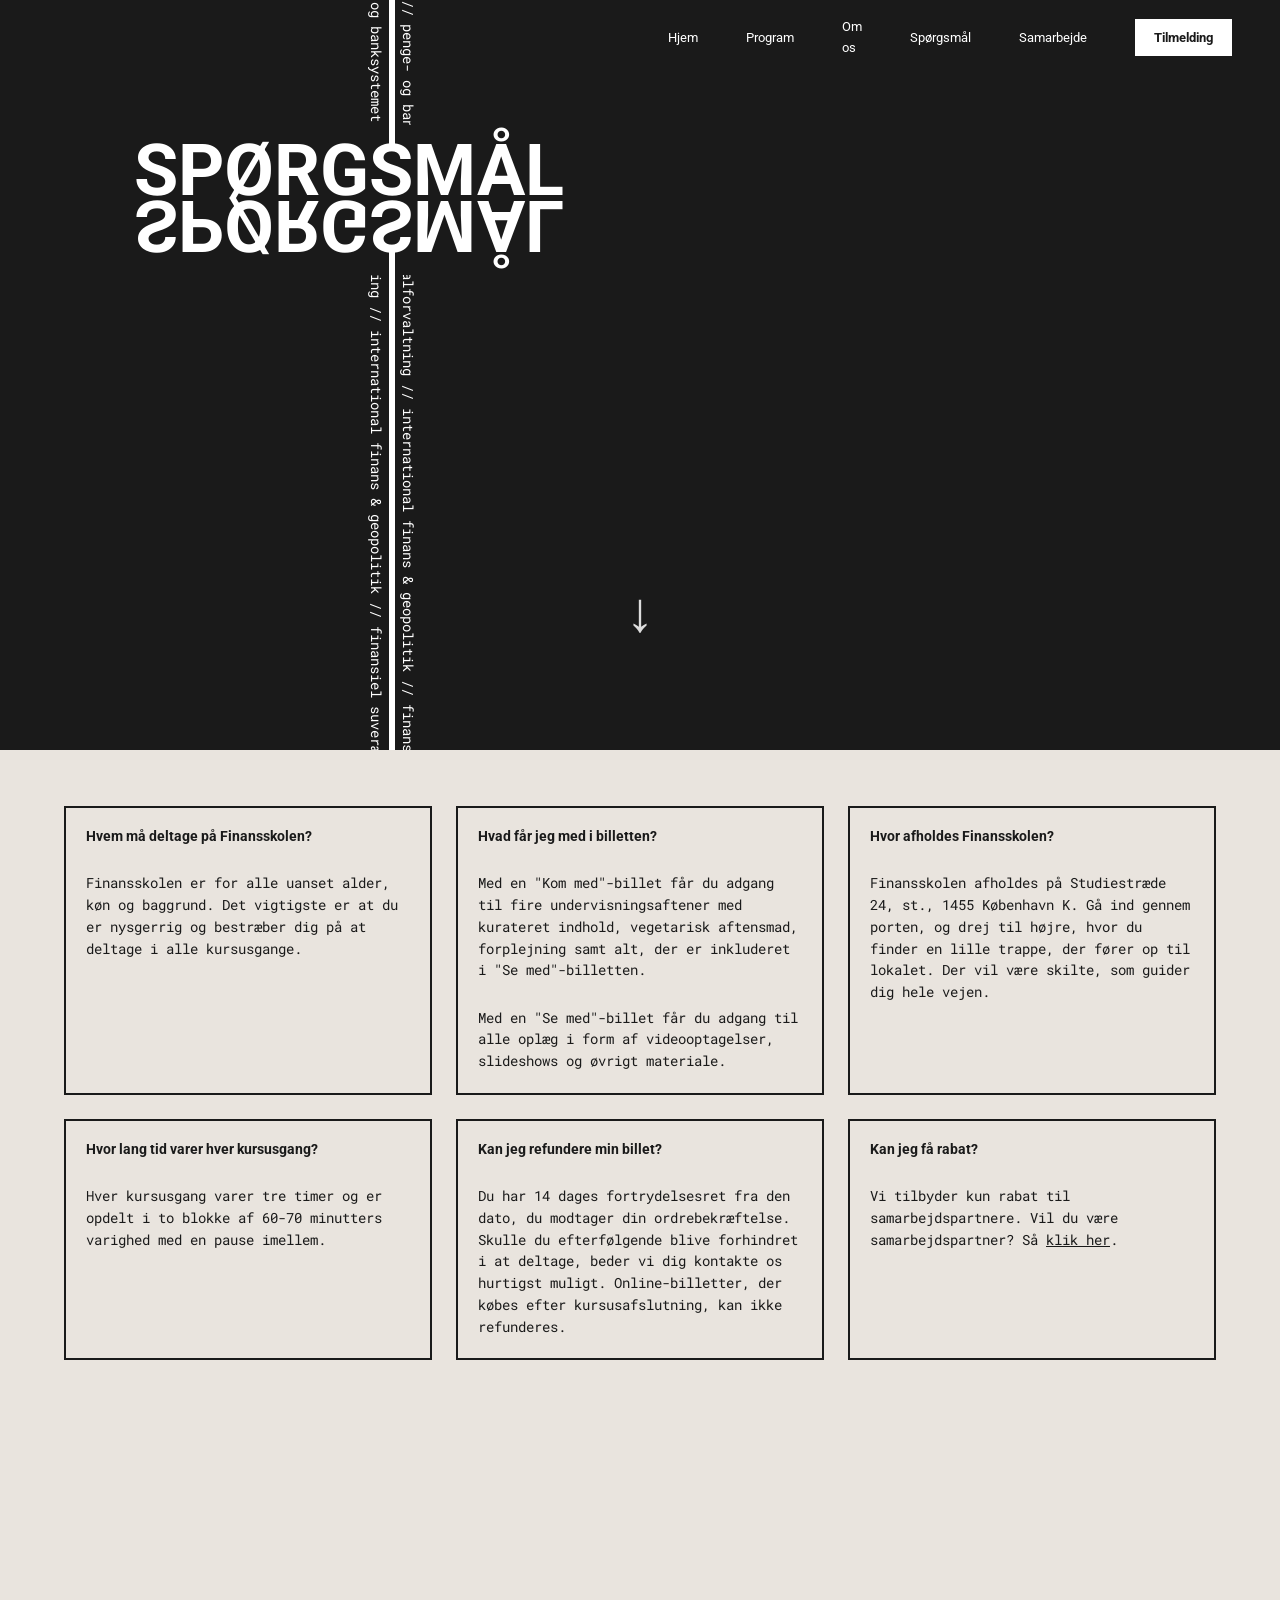
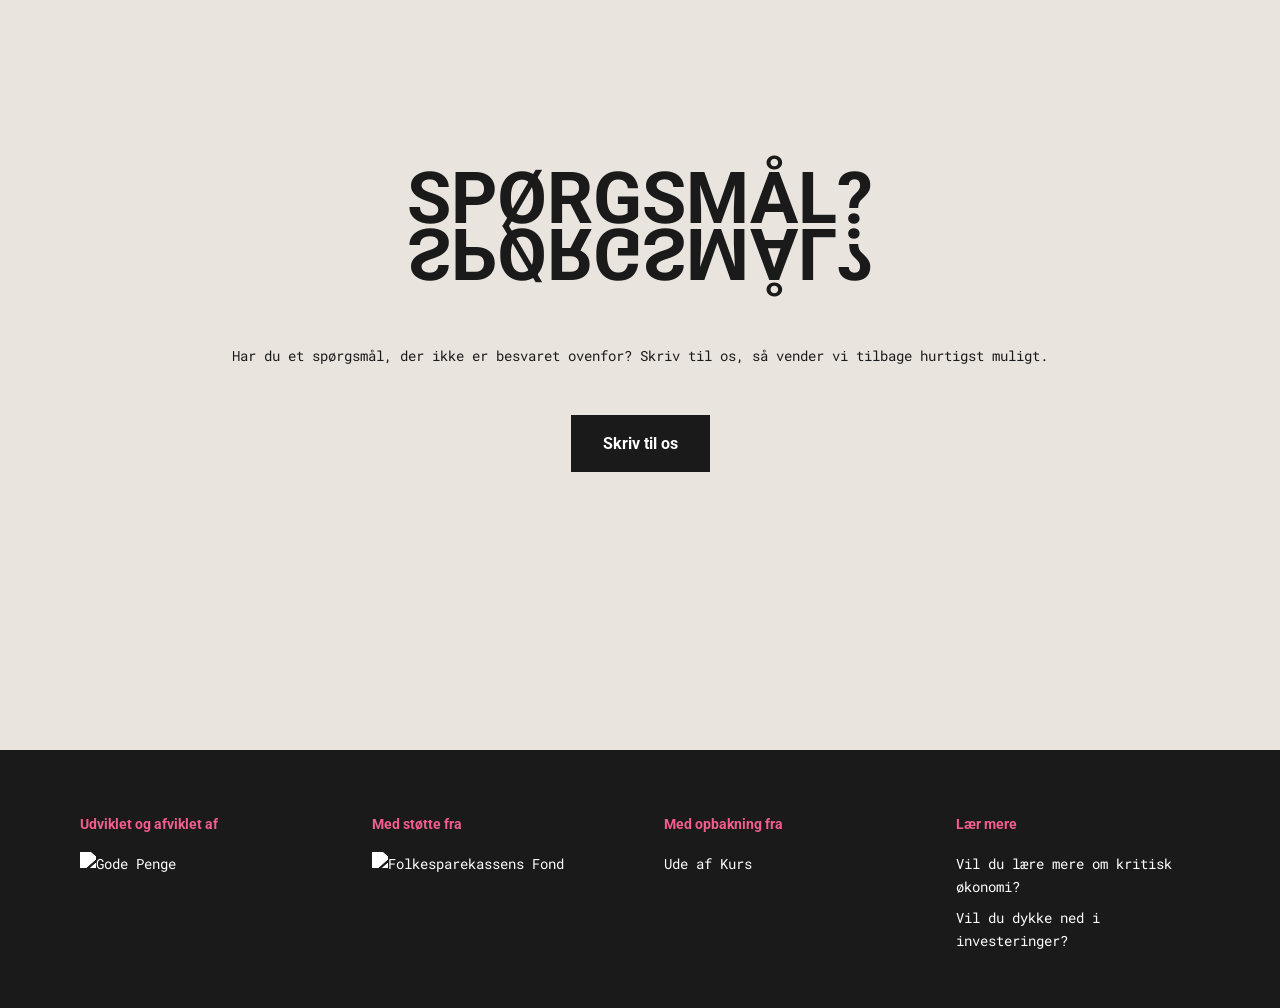
==== commit 5876f21b: "Remove footer links, add pink focus on samarbejd form, fix mobile nav sizing - Replace contact forms" ====
--- a/faq.html
+++ b/faq.html
@@ -1,6 +1,13 @@
 <!DOCTYPE html>
 <html lang="da">
 <head>
+    <!-- Google Tag Manager -->
+    <script>(function(w,d,s,l,i){w[l]=w[l]||[];w[l].push({'gtm.start':
+    new Date().getTime(),event:'gtm.js'});var f=d.getElementsByTagName(s)[0],
+    j=d.createElement(s),dl=l!='dataLayer'?'&l='+l:'';j.async=true;j.src=
+    'https://www.googletagmanager.com/gtm.js?id='+i+dl;f.parentNode.insertBefore(j,f);
+    })(window,document,'script','dataLayer','GTM-NSDKGSMS');</script>
+    <!-- End Google Tag Manager -->
     <meta charset="UTF-8">
     <meta name="viewport" content="width=device-width, initial-scale=1.0">
     <title>Finansskolen - Spørgsmål</title>
@@ -11,6 +18,10 @@
     <link rel="stylesheet" href="css/style.css">
 </head>
 <body class="faq-page">
+    <!-- Google Tag Manager (noscript) -->
+    <noscript><iframe src="https://www.googletagmanager.com/ns.html?id=GTM-NSDKGSMS"
+    height="0" width="0" style="display:none;visibility:hidden"></iframe></noscript>
+    <!-- End Google Tag Manager (noscript) -->
 
     <header>
         <nav>
@@ -102,35 +113,13 @@
         </div>
     </div>
 
-    <div class="block block-3 faq-contact-block">
-        <div class="faq-contact-content">
-            <div class="faq-contact-info">
-                <div class="tilmelding-form-title-container">
-                    <h1 class="block-2-title">SPØRGSMÅL?</h1>
-                    <h1 class="block-2-title title-mirrored">SPØRGSMÅL?</h1>
-                </div>
-                <div class="faq-contact-description">
-                    <p>Har du et spørgsmål, der ikke er besvaret ovenfor? Skriv til os, så vender vi tilbage hurtigst muligt.</p>
-                </div>
-            </div>
-            <div class="tilmelding-form-container">
-                <form class="tilmelding-form faq-contact-form">
-                    <div class="form-group">
-                        <label for="kontakt-navn">Navn</label>
-                        <input type="text" id="kontakt-navn" name="navn" required>
-                    </div>
-                    <div class="form-group">
-                        <label for="kontakt-email">Email</label>
-                        <input type="email" id="kontakt-email" name="email" required>
-                    </div>
-                    <div class="form-group">
-                        <label for="kontakt-besked">Dit spørgsmål</label>
-                        <textarea id="kontakt-besked" name="besked" rows="4" required></textarea>
-                    </div>
-                    <button type="submit" class="tilmelding-submit">Send spørgsmål</button>
-                </form>
-            </div>
+    <div class="block block-3 faq-contact-block" style="flex-direction: column; align-items: center; text-align: center;">
+        <div class="tilmelding-form-title-container">
+            <h1 class="block-2-title">SPØRGSMÅL?</h1>
+            <h1 class="block-2-title title-mirrored">SPØRGSMÅL?</h1>
         </div>
+        <p style="font-family: 'Roboto Mono', monospace; font-size: 0.9rem; line-height: 1.6; margin: 2rem 0;">Har du et spørgsmål, der ikke er besvaret ovenfor? Skriv til os, så vender vi tilbage hurtigst muligt.</p>
+        <a href="mailto:kontakt@finans-skolen.dk" class="tilmelding-submit" style="text-decoration:none;">Skriv til os</a>
     </div>
 
     <footer class="site-footer">
@@ -146,7 +135,7 @@
                 </div>
                 <div class="footer-section">
                     <h4>Med opbakning fra</h4>
-                    <a href="#">Ude af Kurs</a>
+                    <a href="https://www.foljeton.dk/ude-af-kurs" target="_blank">Ude af Kurs</a>
                 </div>
                 <div class="footer-section">
                     <h4>Lær mere</h4>
--- a/css/style.css
+++ b/css/style.css
@@ -1846,8 +1846,32 @@
     background-color: #E9E4DE;
     color: #1A1A1A;
     min-height: 800px;
-    padding: 7.5rem 4rem 7.5rem 4rem;
-    justify-content: flex-start;
+    padding: 2rem 4rem 7.5rem 4rem;
+    justify-content: center;
+    align-items: center;
+}
+
+.samarbejd-block-4 .faq-contact-content {
+    align-items: center;
+    text-align: center;
+}
+
+.samarbejd-block-4 .faq-contact-info {
+    text-align: center;
+}
+
+.samarbejd-block-4 .faq-contact-info .tilmelding-form-title-container {
+    align-items: center;
+}
+
+.samarbejd-block-4 .faq-contact-description p {
+    text-align: center;
+}
+
+.samarbejd-block-4 .tilmelding-form-container {
+    display: flex;
+    justify-content: center;
+    width: 100%;
 }
 
 .samarbejd-block-4 .block-2-title {
@@ -1947,27 +1971,30 @@
     background-color: #E9E4DE;
     color: #1A1A1A;
     min-height: 800px;
-    padding: 7.5rem 4rem 7.5rem 4rem;
-    justify-content: flex-start;
+    padding: 4rem 4rem 7.5rem 4rem;
+    justify-content: center;
+    align-items: center;
 }
 
 .faq-contact-content {
     display: flex;
-    gap: 4rem;
-    align-items: flex-start;
+    flex-direction: column;
+    gap: 2rem;
+    align-items: center;
     width: 100%;
-    max-width: 1200px;
+    max-width: 700px;
     margin: 0 auto;
+    text-align: center;
 }
 
 .faq-contact-info {
-    flex: 1;
     margin-top: 2rem;
-    text-align: left;
+    text-align: center;
+    width: 100%;
 }
 
 .faq-contact-info .tilmelding-form-title-container {
-    align-items: flex-start;
+    align-items: center;
 }
 
 .faq-contact-description {
@@ -1978,16 +2005,23 @@
     font-family: 'Roboto Mono', monospace;
     font-size: 0.9rem;
     line-height: 1.6;
-    text-align: left;
+    text-align: center;
 }
 
 .faq-contact-content .tilmelding-form-container {
-    flex: 1;
+    display: flex;
+    justify-content: center;
+    width: 100%;
 }
 
 .faq-contact-form .tilmelding-submit {
     background-color: #1A1A1A;
     color: #fff;
+}
+
+.faq-page .faq-contact-block .tilmelding-submit:hover,
+.samarbejd-page .samarbejd-block-4 .tilmelding-submit:hover {
+    background-color: #F35D8D;
 }
 
 .faq-contact-form .form-group input:focus,
